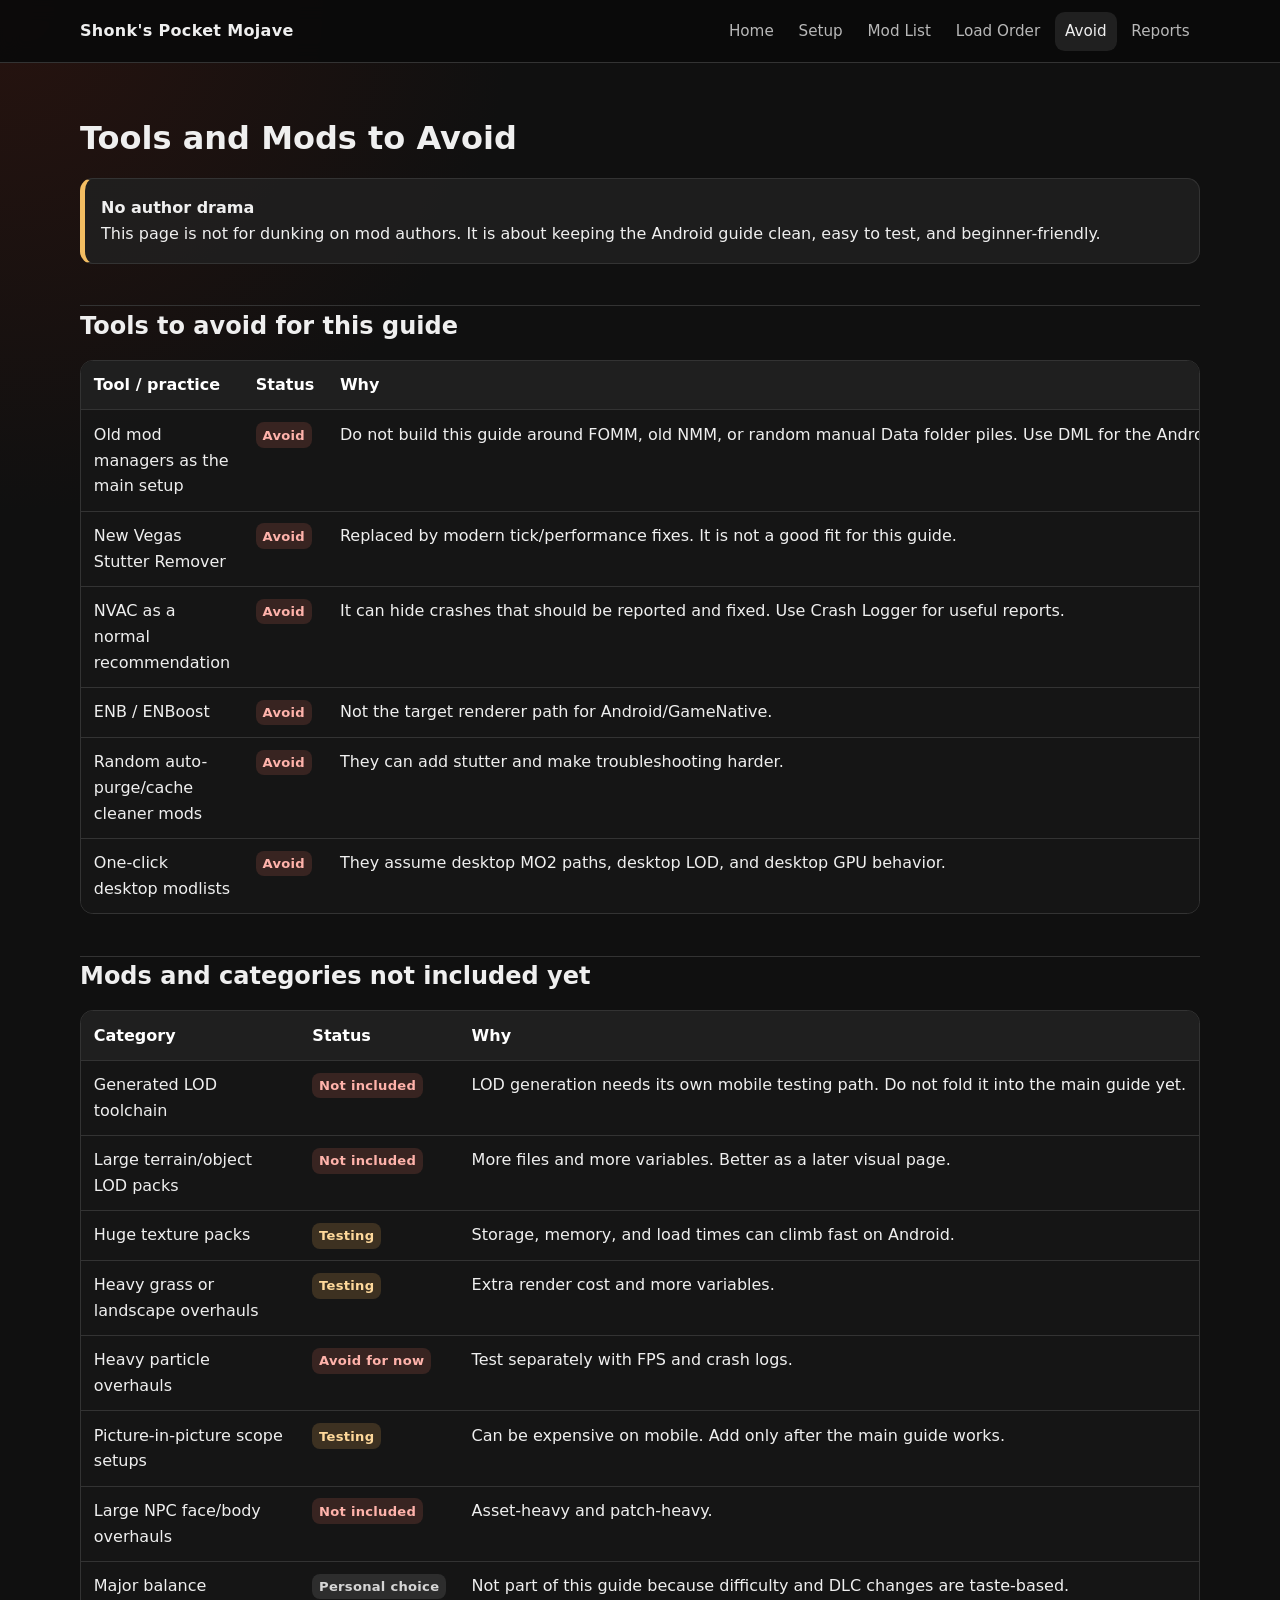
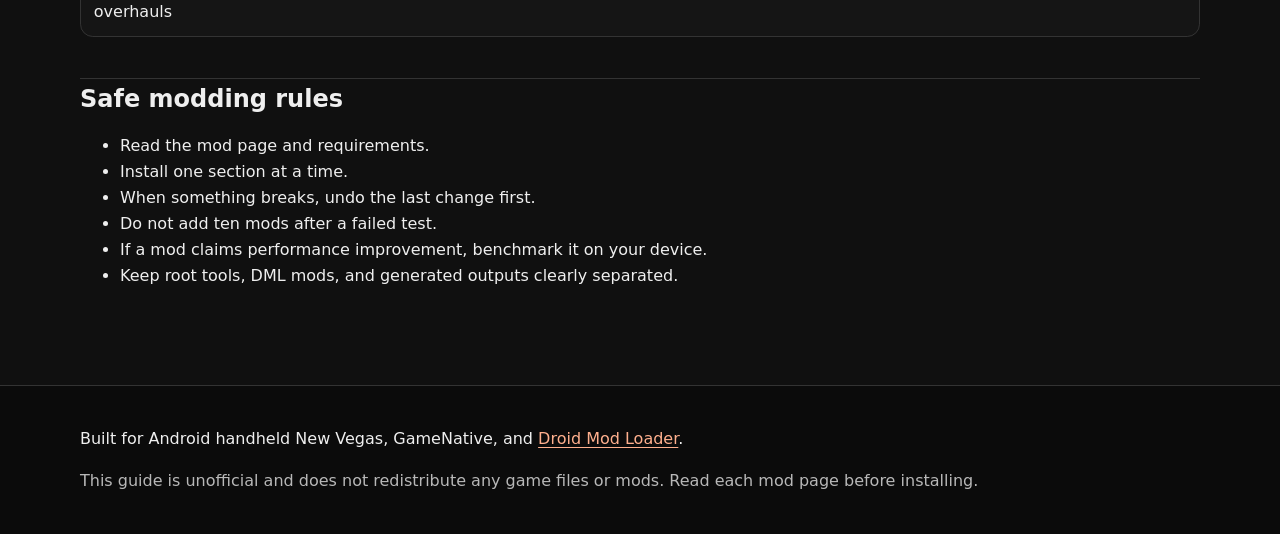
==== avoid.html @ 97845236 "Add Pocket Mojave guide site" ====
<!doctype html>
<html lang="en">
<head>
  <meta charset="utf-8">
  <meta name="viewport" content="width=device-width, initial-scale=1">
  <title>Avoid | Shonk's Pocket Mojave</title>
  <meta name="description" content="A New Vegas on Android guide for GameNative, Droid Mod Loader, and handheld tinkering.">
  <link rel="stylesheet" href="styles.css">
</head>
<body>
<header class="site-header">
  <div class="wrap header-grid">
    <a class="brand" href="index.html">Shonk's Pocket Mojave</a>
    <button class="nav-toggle" aria-label="Toggle navigation" onclick="document.body.classList.toggle('nav-open')">Menu</button>
    <nav class="site-nav" aria-label="Main navigation"><a class="" href="index.html">Home</a><a class="" href="setup.html">Setup</a><a class="" href="mods.html">Mod List</a><a class="" href="load-order.html">Load Order</a><a class="active" href="avoid.html">Avoid</a><a class="" href="report.html">Reports</a></nav>
  </div>
</header>
<main class="wrap page">

<h1>Tools and Mods to Avoid</h1>
<aside class="callout warn"><strong>No author drama</strong><div>This page is not for dunking on mod authors. It is about keeping the Android guide clean, easy to test, and beginner-friendly.</div></aside>
<section>
  <h2>Tools to avoid for this guide</h2>
  <div class="table-wrap"><table class="mod-table"><thead><tr><th>Tool / practice</th><th>Status</th><th>Why</th></tr></thead><tbody><tr><td>Old mod managers as the main setup</td><td><span class="badge skip">Avoid</span></td><td>Do not build this guide around FOMM, old NMM, or random manual Data folder piles. Use DML for the Android side.</td></tr><tr><td>New Vegas Stutter Remover</td><td><span class="badge skip">Avoid</span></td><td>Replaced by modern tick/performance fixes. It is not a good fit for this guide.</td></tr><tr><td>NVAC as a normal recommendation</td><td><span class="badge skip">Avoid</span></td><td>It can hide crashes that should be reported and fixed. Use Crash Logger for useful reports.</td></tr><tr><td>ENB / ENBoost</td><td><span class="badge skip">Avoid</span></td><td>Not the target renderer path for Android/GameNative.</td></tr><tr><td>Random auto-purge/cache cleaner mods</td><td><span class="badge skip">Avoid</span></td><td>They can add stutter and make troubleshooting harder.</td></tr><tr><td>One-click desktop modlists</td><td><span class="badge skip">Avoid</span></td><td>They assume desktop MO2 paths, desktop LOD, and desktop GPU behavior.</td></tr></tbody></table></div>
</section>
<section>
  <h2>Mods and categories not included yet</h2>
  <div class="table-wrap"><table class="mod-table"><thead><tr><th>Category</th><th>Status</th><th>Why</th></tr></thead><tbody><tr><td>Generated LOD toolchain</td><td><span class="badge skip">Not included</span></td><td>LOD generation needs its own mobile testing path. Do not fold it into the main guide yet.</td></tr><tr><td>Large terrain/object LOD packs</td><td><span class="badge skip">Not included</span></td><td>More files and more variables. Better as a later visual page.</td></tr><tr><td>Huge texture packs</td><td><span class="badge rec">Testing</span></td><td>Storage, memory, and load times can climb fast on Android.</td></tr><tr><td>Heavy grass or landscape overhauls</td><td><span class="badge rec">Testing</span></td><td>Extra render cost and more variables.</td></tr><tr><td>Heavy particle overhauls</td><td><span class="badge skip">Avoid for now</span></td><td>Test separately with FPS and crash logs.</td></tr><tr><td>Picture-in-picture scope setups</td><td><span class="badge rec">Testing</span></td><td>Can be expensive on mobile. Add only after the main guide works.</td></tr><tr><td>Large NPC face/body overhauls</td><td><span class="badge skip">Not included</span></td><td>Asset-heavy and patch-heavy.</td></tr><tr><td>Major balance overhauls</td><td><span class="badge opt">Personal choice</span></td><td>Not part of this guide because difficulty and DLC changes are taste-based.</td></tr></tbody></table></div>
</section>
<section>
  <h2>Safe modding rules</h2>
  <ul>
    <li>Read the mod page and requirements.</li>
    <li>Install one section at a time.</li>
    <li>When something breaks, undo the last change first.</li>
    <li>Do not add ten mods after a failed test.</li>
    <li>If a mod claims performance improvement, benchmark it on your device.</li>
    <li>Keep root tools, DML mods, and generated outputs clearly separated.</li>
  </ul>
</section>

</main>
<footer class="site-footer">
  <div class="wrap">
    <p>Built for Android handheld New Vegas, GameNative, and <a href="https://github.com/CyberShonk/DroidModLoader" target="_blank" rel="noopener">Droid Mod Loader</a>.</p>
    <p class="small">This guide is unofficial and does not redistribute any game files or mods. Read each mod page before installing.</p>
  </div>
</footer>
<script src="copy.js"></script>
</body>
</html>
---- styles.css ----
:root {
  --bg: #101010;
  --panel: #171717;
  --panel-2: #202020;
  --text: #efefef;
  --muted: #b8b8b8;
  --line: #333;
  --accent: #d14a35;
  --accent-2: #f0b35b;
  --code: #0b0b0b;
  --good: #7cc576;
  --warn: #f3bd62;
  --bad: #ff7769;
  --max: 1120px;
}
* { box-sizing: border-box; }
html { scroll-behavior: smooth; }
body {
  margin: 0;
  font-family: system-ui, -apple-system, BlinkMacSystemFont, "Segoe UI", sans-serif;
  background: radial-gradient(circle at top left, #27130f 0, var(--bg) 32rem);
  color: var(--text);
  line-height: 1.62;
}
a { color: #ffb08e; text-decoration-thickness: .08em; text-underline-offset: .18em; }
a:hover { color: #ffd1bf; }
.wrap { width: min(var(--max), calc(100% - 2rem)); margin: 0 auto; }
.site-header { position: sticky; top: 0; z-index: 20; background: rgba(10,10,10,.92); border-bottom: 1px solid var(--line); backdrop-filter: blur(10px); }
.header-grid { display: grid; grid-template-columns: auto 1fr; align-items: center; gap: 1rem; min-height: 62px; }
.brand { color: var(--text); font-weight: 800; letter-spacing: .02em; text-decoration: none; }
.site-nav { display: flex; justify-content: flex-end; gap: .25rem; flex-wrap: wrap; }
.site-nav a { color: var(--muted); text-decoration: none; padding: .45rem .65rem; border-radius: .6rem; font-size: .95rem; }
.site-nav a:hover, .site-nav a.active { background: var(--panel-2); color: var(--text); }
.nav-toggle { display: none; background: var(--panel-2); color: var(--text); border: 1px solid var(--line); border-radius: .6rem; padding: .45rem .7rem; justify-self: end; }
.page { padding: 2.2rem 0 4rem; }
.hero { padding: 2.3rem; background: linear-gradient(135deg, rgba(209,74,53,.16), rgba(255,255,255,.04)); border: 1px solid var(--line); border-radius: 1.1rem; margin-bottom: 1.4rem; }
.hero h1 { margin-top: 0; font-size: clamp(2.1rem, 7vw, 4rem); line-height: 1; }
.subtitle { color: var(--muted); font-size: 1.12rem; max-width: 72ch; }
.actions { display: flex; gap: .75rem; flex-wrap: wrap; margin-top: 1.2rem; }
.button { display: inline-flex; align-items: center; gap: .35rem; background: var(--accent); color: white; padding: .65rem .85rem; border-radius: .7rem; font-weight: 700; text-decoration: none; }
.button.secondary { background: var(--panel-2); border: 1px solid var(--line); color: var(--text); }
.grid { display: grid; gap: 1rem; grid-template-columns: repeat(3, 1fr); }
.card { background: rgba(23,23,23,.92); border: 1px solid var(--line); border-radius: 1rem; padding: 1rem; }
.card h3, .card h2 { margin-top: 0; }
section { margin: 2rem 0; }
h1, h2, h3 { line-height: 1.15; }
h2 { margin-top: 2.6rem; padding-top: .4rem; border-top: 1px solid var(--line); }
h3 { margin-top: 1.8rem; }
.small, small { color: var(--muted); }
.callout { border: 1px solid var(--line); border-left: .35rem solid var(--accent); background: rgba(32,32,32,.86); border-radius: .8rem; padding: 1rem; margin: 1rem 0; }
.callout.warn { border-left-color: var(--warn); }
.callout.good { border-left-color: var(--good); }
.callout.bad { border-left-color: var(--bad); }
.table-wrap { overflow-x: auto; margin: 1rem 0; border: 1px solid var(--line); border-radius: .8rem; background: rgba(23,23,23,.82); }
table { width: 100%; border-collapse: collapse; min-width: 720px; }
th, td { padding: .7rem .8rem; border-bottom: 1px solid var(--line); text-align: left; vertical-align: top; }
th { background: #1f1f1f; color: #fff; position: sticky; top: 0; }
tr:last-child td { border-bottom: 0; }
td:nth-child(2), td:nth-child(3) { white-space: nowrap; }
.badge { display: inline-block; padding: .14rem .42rem; border-radius: .5rem; font-size: .82rem; font-weight: 800; letter-spacing: .02em; }
.req { background: rgba(124,197,118,.18); color: #baf4b6; }
.rec { background: rgba(240,179,91,.18); color: #ffd99b; }
.opt { background: rgba(255,255,255,.1); color: #d6d6d6; }
.skip { background: rgba(255,119,105,.15); color: #ffb3ab; }
pre { position: relative; overflow-x: auto; background: var(--code); border: 1px solid var(--line); border-radius: .8rem; padding: 1rem; }
code { font-family: ui-monospace, SFMono-Regular, Menlo, Consolas, monospace; }
.copy-btn { position: absolute; top: .5rem; right: .5rem; border: 1px solid var(--line); background: var(--panel-2); color: var(--text); border-radius: .5rem; padding: .35rem .55rem; cursor: pointer; }
.check-card { background: rgba(23,23,23,.7); border: 1px dashed #555; border-radius: 1rem; padding: .85rem 1rem; }
.check-card h3 { margin-top: 0; }
.check-card ol { margin-bottom: .2rem; }
.site-footer { border-top: 1px solid var(--line); padding: 1.5rem 0; background: #0b0b0b; }
hr { border: 0; border-top: 1px solid var(--line); margin: 2rem 0; }
@media (max-width: 900px) { .grid { grid-template-columns: 1fr; } .hero { padding: 1.25rem; } }
@media (max-width: 760px) {
  .header-grid { grid-template-columns: 1fr auto; }
  .nav-toggle { display: inline-block; }
  .site-nav { display: none; grid-column: 1 / -1; justify-content: flex-start; padding-bottom: .75rem; }
  body.nav-open .site-nav { display: flex; }
  .site-nav a { width: calc(50% - .25rem); background: var(--panel); }
  .wrap { width: min(100% - 1rem, var(--max)); }
  table { min-width: 680px; }
  th, td { padding: .62rem; }
}
@media (max-width: 440px) { .site-nav a { width: 100%; } .actions .button { width: 100%; justify-content: center; } }
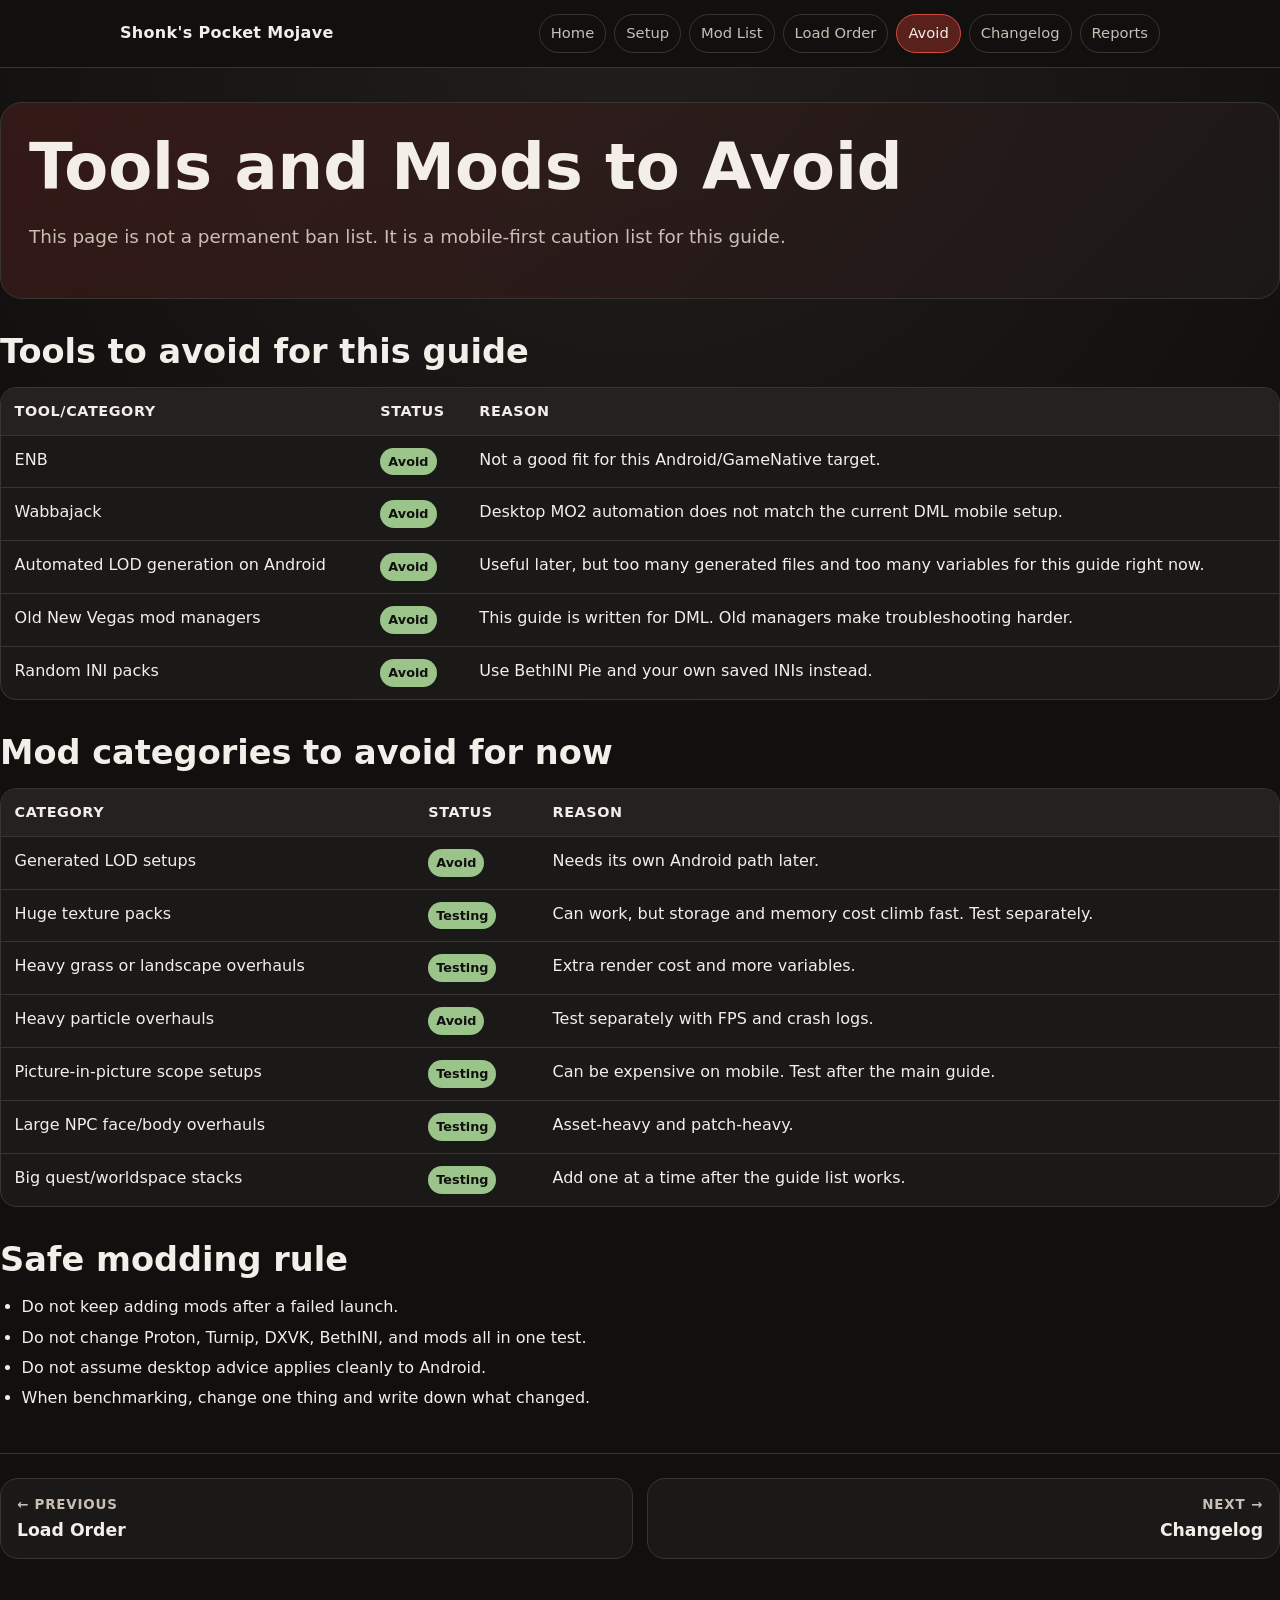
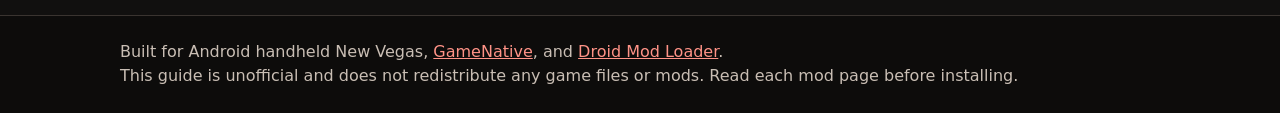
==== commit 82c99e41: "Match Pocket Mojave layout to Pocket Wastelands" ====
--- a/avoid.html
+++ b/avoid.html
@@ -1,49 +1,41 @@
 <!doctype html>
+
 <html lang="en">
 <head>
-  <meta charset="utf-8">
-  <meta name="viewport" content="width=device-width, initial-scale=1">
-  <title>Avoid | Shonk's Pocket Mojave</title>
-  <meta name="description" content="A New Vegas on Android guide for GameNative, Droid Mod Loader, and handheld tinkering.">
-  <link rel="stylesheet" href="styles.css">
+<meta charset="utf-8"/>
+<meta content="width=device-width, initial-scale=1" name="viewport"/>
+<title>Avoid | Shonk's Pocket Mojave</title>
+<meta content="A New Vegas on Android guide for GameNative, Droid Mod Loader, and handheld tinkering." name="description"/>
+<link href="assets/site.css" rel="stylesheet"/>
 </head>
 <body>
 <header class="site-header">
-  <div class="wrap header-grid">
-    <a class="brand" href="index.html">Shonk's Pocket Mojave</a>
-    <button class="nav-toggle" aria-label="Toggle navigation" onclick="document.body.classList.toggle('nav-open')">Menu</button>
-    <nav class="site-nav" aria-label="Main navigation"><a class="" href="index.html">Home</a><a class="" href="setup.html">Setup</a><a class="" href="mods.html">Mod List</a><a class="" href="load-order.html">Load Order</a><a class="active" href="avoid.html">Avoid</a><a class="" href="report.html">Reports</a></nav>
-  </div>
+<div class="container header-inner">
+<a class="logo" href="index.html">Shonk's Pocket Mojave</a>
+<nav aria-label="Main navigation" class="nav">
+<a href="index.html">Home</a>
+<a href="setup.html">Setup</a>
+<a href="mods.html">Mod List</a>
+<a href="load-order.html">Load Order</a>
+<a class="active" href="avoid.html">Avoid</a>
+<a href="changelog.html">Changelog</a>
+<a href="report.html">Reports</a>
+</nav>
+</div>
 </header>
-<main class="wrap page">
+<main class="c o n t a i e r">
+<section class="hero"><h1>Tools and Mods to Avoid</h1><p class="lead">This page is not a permanent ban list. It is a mobile-first caution list for this guide.</p></section><section><h2>Tools to avoid for this guide</h2><div class="table-wrap"><table class="mod-table"><thead><tr><th>Tool/category</th><th>Status</th><th>Reason</th></tr></thead><tbody><tr><td data-label="Tool/category">ENB</td><td data-label="Status"><span class="badge skip">Avoid</span></td><td data-label="Reason">Not a good fit for this Android/GameNative target.</td></tr><tr><td data-label="Tool/category">Wabbajack</td><td data-label="Status"><span class="badge skip">Avoid</span></td><td data-label="Reason">Desktop MO2 automation does not match the current DML mobile setup.</td></tr><tr><td data-label="Tool/category">Automated LOD generation on Android</td><td data-label="Status"><span class="badge skip">Avoid</span></td><td data-label="Reason">Useful later, but too many generated files and too many variables for this guide right now.</td></tr><tr><td data-label="Tool/category">Old New Vegas mod managers</td><td data-label="Status"><span class="badge skip">Avoid</span></td><td data-label="Reason">This guide is written for DML. Old managers make troubleshooting harder.</td></tr><tr><td data-label="Tool/category">Random INI packs</td><td data-label="Status"><span class="badge skip">Avoid</span></td><td data-label="Reason">Use BethINI Pie and your own saved INIs instead.</td></tr></tbody></table></div></section>
+<section><h2>Mod categories to avoid for now</h2><div class="table-wrap"><table class="mod-table"><thead><tr><th>Category</th><th>Status</th><th>Reason</th></tr></thead><tbody><tr><td data-label="Category">Generated LOD setups</td><td data-label="Status"><span class="badge skip">Avoid</span></td><td data-label="Reason">Needs its own Android path later.</td></tr><tr><td data-label="Category">Huge texture packs</td><td data-label="Status"><span class="badge test">Testing</span></td><td data-label="Reason">Can work, but storage and memory cost climb fast. Test separately.</td></tr><tr><td data-label="Category">Heavy grass or landscape overhauls</td><td data-label="Status"><span class="badge test">Testing</span></td><td data-label="Reason">Extra render cost and more variables.</td></tr><tr><td data-label="Category">Heavy particle overhauls</td><td data-label="Status"><span class="badge skip">Avoid</span></td><td data-label="Reason">Test separately with FPS and crash logs.</td></tr><tr><td data-label="Category">Picture-in-picture scope setups</td><td data-label="Status"><span class="badge test">Testing</span></td><td data-label="Reason">Can be expensive on mobile. Test after the main guide.</td></tr><tr><td data-label="Category">Large NPC face/body overhauls</td><td data-label="Status"><span class="badge test">Testing</span></td><td data-label="Reason">Asset-heavy and patch-heavy.</td></tr><tr><td data-label="Category">Big quest/worldspace stacks</td><td data-label="Status"><span class="badge test">Testing</span></td><td data-label="Reason">Add one at a time after the guide list works.</td></tr></tbody></table></div></section>
+<section><h2>Safe modding rule</h2><ul><li>Do not keep adding mods after a failed launch.</li><li>Do not change Proton, Turnip, DXVK, BethINI, and mods all in one test.</li><li>Do not assume desktop advice applies cleanly to Android.</li><li>When benchmarking, change one thing and write down what changed.</li></ul></section>
 
-<h1>Tools and Mods to Avoid</h1>
-<aside class="callout warn"><strong>No author drama</strong><div>This page is not for dunking on mod authors. It is about keeping the Android guide clean, easy to test, and beginner-friendly.</div></aside>
-<section>
-  <h2>Tools to avoid for this guide</h2>
-  <div class="table-wrap"><table class="mod-table"><thead><tr><th>Tool / practice</th><th>Status</th><th>Why</th></tr></thead><tbody><tr><td>Old mod managers as the main setup</td><td><span class="badge skip">Avoid</span></td><td>Do not build this guide around FOMM, old NMM, or random manual Data folder piles. Use DML for the Android side.</td></tr><tr><td>New Vegas Stutter Remover</td><td><span class="badge skip">Avoid</span></td><td>Replaced by modern tick/performance fixes. It is not a good fit for this guide.</td></tr><tr><td>NVAC as a normal recommendation</td><td><span class="badge skip">Avoid</span></td><td>It can hide crashes that should be reported and fixed. Use Crash Logger for useful reports.</td></tr><tr><td>ENB / ENBoost</td><td><span class="badge skip">Avoid</span></td><td>Not the target renderer path for Android/GameNative.</td></tr><tr><td>Random auto-purge/cache cleaner mods</td><td><span class="badge skip">Avoid</span></td><td>They can add stutter and make troubleshooting harder.</td></tr><tr><td>One-click desktop modlists</td><td><span class="badge skip">Avoid</span></td><td>They assume desktop MO2 paths, desktop LOD, and desktop GPU behavior.</td></tr></tbody></table></div>
-</section>
-<section>
-  <h2>Mods and categories not included yet</h2>
-  <div class="table-wrap"><table class="mod-table"><thead><tr><th>Category</th><th>Status</th><th>Why</th></tr></thead><tbody><tr><td>Generated LOD toolchain</td><td><span class="badge skip">Not included</span></td><td>LOD generation needs its own mobile testing path. Do not fold it into the main guide yet.</td></tr><tr><td>Large terrain/object LOD packs</td><td><span class="badge skip">Not included</span></td><td>More files and more variables. Better as a later visual page.</td></tr><tr><td>Huge texture packs</td><td><span class="badge rec">Testing</span></td><td>Storage, memory, and load times can climb fast on Android.</td></tr><tr><td>Heavy grass or landscape overhauls</td><td><span class="badge rec">Testing</span></td><td>Extra render cost and more variables.</td></tr><tr><td>Heavy particle overhauls</td><td><span class="badge skip">Avoid for now</span></td><td>Test separately with FPS and crash logs.</td></tr><tr><td>Picture-in-picture scope setups</td><td><span class="badge rec">Testing</span></td><td>Can be expensive on mobile. Add only after the main guide works.</td></tr><tr><td>Large NPC face/body overhauls</td><td><span class="badge skip">Not included</span></td><td>Asset-heavy and patch-heavy.</td></tr><tr><td>Major balance overhauls</td><td><span class="badge opt">Personal choice</span></td><td>Not part of this guide because difficulty and DLC changes are taste-based.</td></tr></tbody></table></div>
-</section>
-<section>
-  <h2>Safe modding rules</h2>
-  <ul>
-    <li>Read the mod page and requirements.</li>
-    <li>Install one section at a time.</li>
-    <li>When something breaks, undo the last change first.</li>
-    <li>Do not add ten mods after a failed test.</li>
-    <li>If a mod claims performance improvement, benchmark it on your device.</li>
-    <li>Keep root tools, DML mods, and generated outputs clearly separated.</li>
-  </ul>
-</section>
-
-</main>
+<nav aria-label="Page navigation" class="page-nav">
+<a class="page-nav-link prev" href="load-order.html"><span>← Previous</span><strong>Load Order</strong></a>
+<a class="page-nav-link next" href="changelog.html"><span>Next →</span><strong>Changelog</strong></a>
+</nav></main>
 <footer class="site-footer">
-  <div class="wrap">
-    <p>Built for Android handheld New Vegas, GameNative, and <a href="https://github.com/CyberShonk/DroidModLoader" target="_blank" rel="noopener">Droid Mod Loader</a>.</p>
-    <p class="small">This guide is unofficial and does not redistribute any game files or mods. Read each mod page before installing.</p>
+<div class="container">
+    Built for Android handheld New Vegas, <a href="https://github.com/utkarshdalal/GameNative">GameNative</a>, and <a href="https://github.com/CyberShonk/DroidModLoader">Droid Mod Loader</a>.
+    <br/>This guide is unofficial and does not redistribute any game files or mods. Read each mod page before installing.
   </div>
 </footer>
 <script src="copy.js"></script>
--- a/assets/site.css
+++ b/assets/site.css
@@ -0,0 +1,329 @@
+:root {
+  --bg: #11100f;
+  --panel: #1b1918;
+  --panel-soft: #242120;
+  --text: #f3eee8;
+  --muted: #c9beb4;
+  --line: #3a3430;
+  --accent: #d44b3d;
+  --accent-soft: #5a201c;
+  --code: #0b0b0b;
+  --good: #9bc48a;
+  --warn: #efc36d;
+}
+
+* { box-sizing: border-box; }
+
+html { scroll-behavior: smooth; }
+
+body {
+  margin: 0;
+  background: radial-gradient(circle at top, #211f1e 0, var(--bg) 48rem);
+  color: var(--text);
+  font-family: system-ui, -apple-system, BlinkMacSystemFont, "Segoe UI", sans-serif;
+  line-height: 1.55;
+}
+
+.container {
+  width: min(1040px, calc(100% - 28px));
+  margin: 0 auto;
+}
+
+.site-header {
+  border-bottom: 1px solid var(--line);
+  background: rgba(17, 16, 15, 0.94);
+  position: sticky;
+  top: 0;
+  z-index: 10;
+  backdrop-filter: blur(10px);
+}
+
+.header-inner {
+  display: flex;
+  align-items: center;
+  justify-content: space-between;
+  gap: 16px;
+  padding: 14px 0;
+}
+
+.logo {
+  font-weight: 800;
+  color: var(--text);
+  text-decoration: none;
+  letter-spacing: 0.02em;
+}
+
+.nav {
+  display: flex;
+  flex-wrap: wrap;
+  gap: 8px;
+  justify-content: flex-end;
+}
+
+.nav a {
+  color: var(--muted);
+  text-decoration: none;
+  border: 1px solid var(--line);
+  border-radius: 999px;
+  padding: 7px 11px;
+  font-size: 0.92rem;
+}
+
+.nav a:hover,
+.nav a.active {
+  color: var(--text);
+  border-color: var(--accent);
+  background: var(--accent-soft);
+}
+
+main { padding: 34px 0 56px; }
+
+.hero {
+  border: 1px solid var(--line);
+  background: linear-gradient(135deg, rgba(90, 32, 28, 0.45), rgba(27, 25, 24, 0.98));
+  border-radius: 22px;
+  padding: 28px;
+  margin-bottom: 26px;
+}
+
+h1, h2, h3 { line-height: 1.15; }
+h1 { font-size: clamp(2rem, 7vw, 4rem); margin: 0 0 10px; }
+h2 { font-size: clamp(1.5rem, 4vw, 2.1rem); margin: 34px 0 14px; }
+h3 { margin: 0 0 8px; }
+
+.lead { font-size: 1.15rem; color: var(--muted); max-width: 760px; }
+
+.actions { display: flex; flex-wrap: wrap; gap: 10px; margin-top: 20px; }
+.button {
+  display: inline-block;
+  text-decoration: none;
+  color: var(--text);
+  background: var(--accent-soft);
+  border: 1px solid var(--accent);
+  border-radius: 999px;
+  padding: 10px 14px;
+  font-weight: 700;
+}
+
+.card-grid {
+  display: grid;
+  grid-template-columns: repeat(auto-fit, minmax(240px, 1fr));
+  gap: 14px;
+}
+
+.card,
+.mod-card,
+.callout {
+  background: rgba(27, 25, 24, 0.96);
+  border: 1px solid var(--line);
+  border-radius: 18px;
+  padding: 16px;
+}
+
+.mod-list {
+  display: grid;
+  gap: 12px;
+}
+
+.mod-card {
+  display: grid;
+  gap: 10px;
+}
+
+.mod-card header {
+  display: flex;
+  justify-content: space-between;
+  gap: 12px;
+  align-items: start;
+}
+
+.badge {
+  display: inline-block;
+  font-size: 0.8rem;
+  font-weight: 800;
+  padding: 4px 8px;
+  border-radius: 999px;
+  color: var(--bg);
+  background: var(--good);
+  white-space: nowrap;
+}
+
+.badge.recommended { background: var(--warn); }
+.badge.optional { background: #b7a6e8; }
+
+.meta {
+  display: grid;
+  grid-template-columns: repeat(auto-fit, minmax(160px, 1fr));
+  gap: 8px;
+  color: var(--muted);
+}
+
+.meta div {
+  background: var(--panel-soft);
+  border: 1px solid var(--line);
+  border-radius: 12px;
+  padding: 10px;
+}
+
+.meta strong { display: block; color: var(--text); font-size: 0.86rem; }
+
+.warning { border-color: var(--accent); background: rgba(90, 32, 28, 0.35); }
+.notice { border-color: #68522b; background: rgba(104, 82, 43, 0.25); }
+
+ul, ol { padding-left: 1.35rem; }
+li { margin: 0.35rem 0; }
+
+a { color: #ff9387; }
+a:hover { color: #ffc2bc; }
+
+code, pre {
+  background: var(--code);
+  color: #f6eadf;
+  border: 1px solid var(--line);
+  border-radius: 10px;
+}
+
+code { padding: 0.1rem 0.35rem; }
+pre {
+  padding: 14px;
+  overflow-x: auto;
+  white-space: pre;
+}
+
+.checklist li::marker { color: var(--accent); }
+
+/* Bottom page navigation */
+.page-nav {
+  display: grid;
+  grid-template-columns: repeat(2, minmax(0, 1fr));
+  gap: 14px;
+  margin: 42px 0 0;
+  padding-top: 24px;
+  border-top: 1px solid var(--line);
+}
+
+.page-nav-link {
+  display: block;
+  text-decoration: none;
+  color: var(--text);
+  background: rgba(27, 25, 24, 0.96);
+  border: 1px solid var(--line);
+  border-radius: 18px;
+  padding: 16px;
+}
+
+.page-nav-link:hover {
+  border-color: var(--accent);
+  background: rgba(90, 32, 28, 0.35);
+}
+
+.page-nav-link span {
+  display: block;
+  color: var(--muted);
+  font-size: 0.84rem;
+  font-weight: 800;
+  letter-spacing: 0.06em;
+  text-transform: uppercase;
+  margin-bottom: 4px;
+}
+
+.page-nav-link strong {
+  display: block;
+  font-size: 1.08rem;
+  line-height: 1.25;
+}
+
+.page-nav-link.next {
+  text-align: right;
+}
+
+.page-nav-spacer {
+  min-height: 1px;
+}
+
+.site-footer {
+  border-top: 1px solid var(--line);
+  color: var(--muted);
+  padding: 24px 0;
+  background: #0d0c0b;
+}
+
+@media (max-width: 720px) {
+  .header-inner { align-items: flex-start; flex-direction: column; }
+  .nav { justify-content: flex-start; }
+  .nav a { font-size: 0.88rem; padding: 6px 9px; }
+  .hero { padding: 20px; border-radius: 18px; }
+  .mod-card header { flex-direction: column; }
+  .container { width: min(100% - 20px, 1040px); }
+}
+
+
+@media (max-width: 560px) {
+  .page-nav {
+    grid-template-columns: 1fr;
+  }
+
+  .page-nav-spacer {
+    display: none;
+  }
+
+  .page-nav-link.next {
+    text-align: left;
+  }
+}
+
+
+/* Pocket Mojave compatibility/layout helpers */
+.table-wrap {
+  margin: 1rem 0;
+  border: 1px solid var(--line);
+  border-radius: 16px;
+  background: rgba(27, 25, 24, 0.96);
+  overflow-x: auto;
+  -webkit-overflow-scrolling: touch;
+}
+
+table { width: 100%; border-collapse: collapse; min-width: 520px; }
+th, td { padding: 0.75rem 0.85rem; border-bottom: 1px solid var(--line); text-align: left; vertical-align: top; }
+th { color: var(--text); background: var(--panel-soft); font-size: 0.9rem; letter-spacing: 0.04em; text-transform: uppercase; }
+tr:last-child td { border-bottom: 0; }
+
+.check-card,
+.author-card {
+  background: rgba(27, 25, 24, 0.96);
+  border: 1px solid var(--line);
+  border-radius: 18px;
+  padding: 16px;
+}
+
+.callout.warn { border-color: #68522b; background: rgba(104, 82, 43, 0.25); }
+.callout.good { border-color: #38552d; background: rgba(52, 92, 44, 0.22); }
+.callout.bad { border-color: var(--accent); background: rgba(90, 32, 28, 0.35); }
+.callout.info { border-color: #344d6e; background: rgba(42, 70, 105, 0.22); }
+.callout h3, .callout strong { color: var(--text); }
+
+.badge.bad { background: #ff7769; }
+.badge.info { background: #85b7ff; }
+
+.copy-btn {
+  position: absolute;
+  top: 8px;
+  right: 8px;
+  border: 1px solid var(--line);
+  background: var(--panel-soft);
+  color: var(--text);
+  border-radius: 999px;
+  padding: 5px 9px;
+  font-weight: 800;
+  cursor: pointer;
+}
+pre { position: relative; padding-right: 70px; }
+
+.site-footer a { color: #ff9387; }
+
+@media (max-width: 720px) {
+  table { min-width: 560px; }
+  .meta { grid-template-columns: 1fr; }
+  .mod-card { padding: 14px; }
+  .mod-card header h3 { font-size: 1.08rem; }
+}
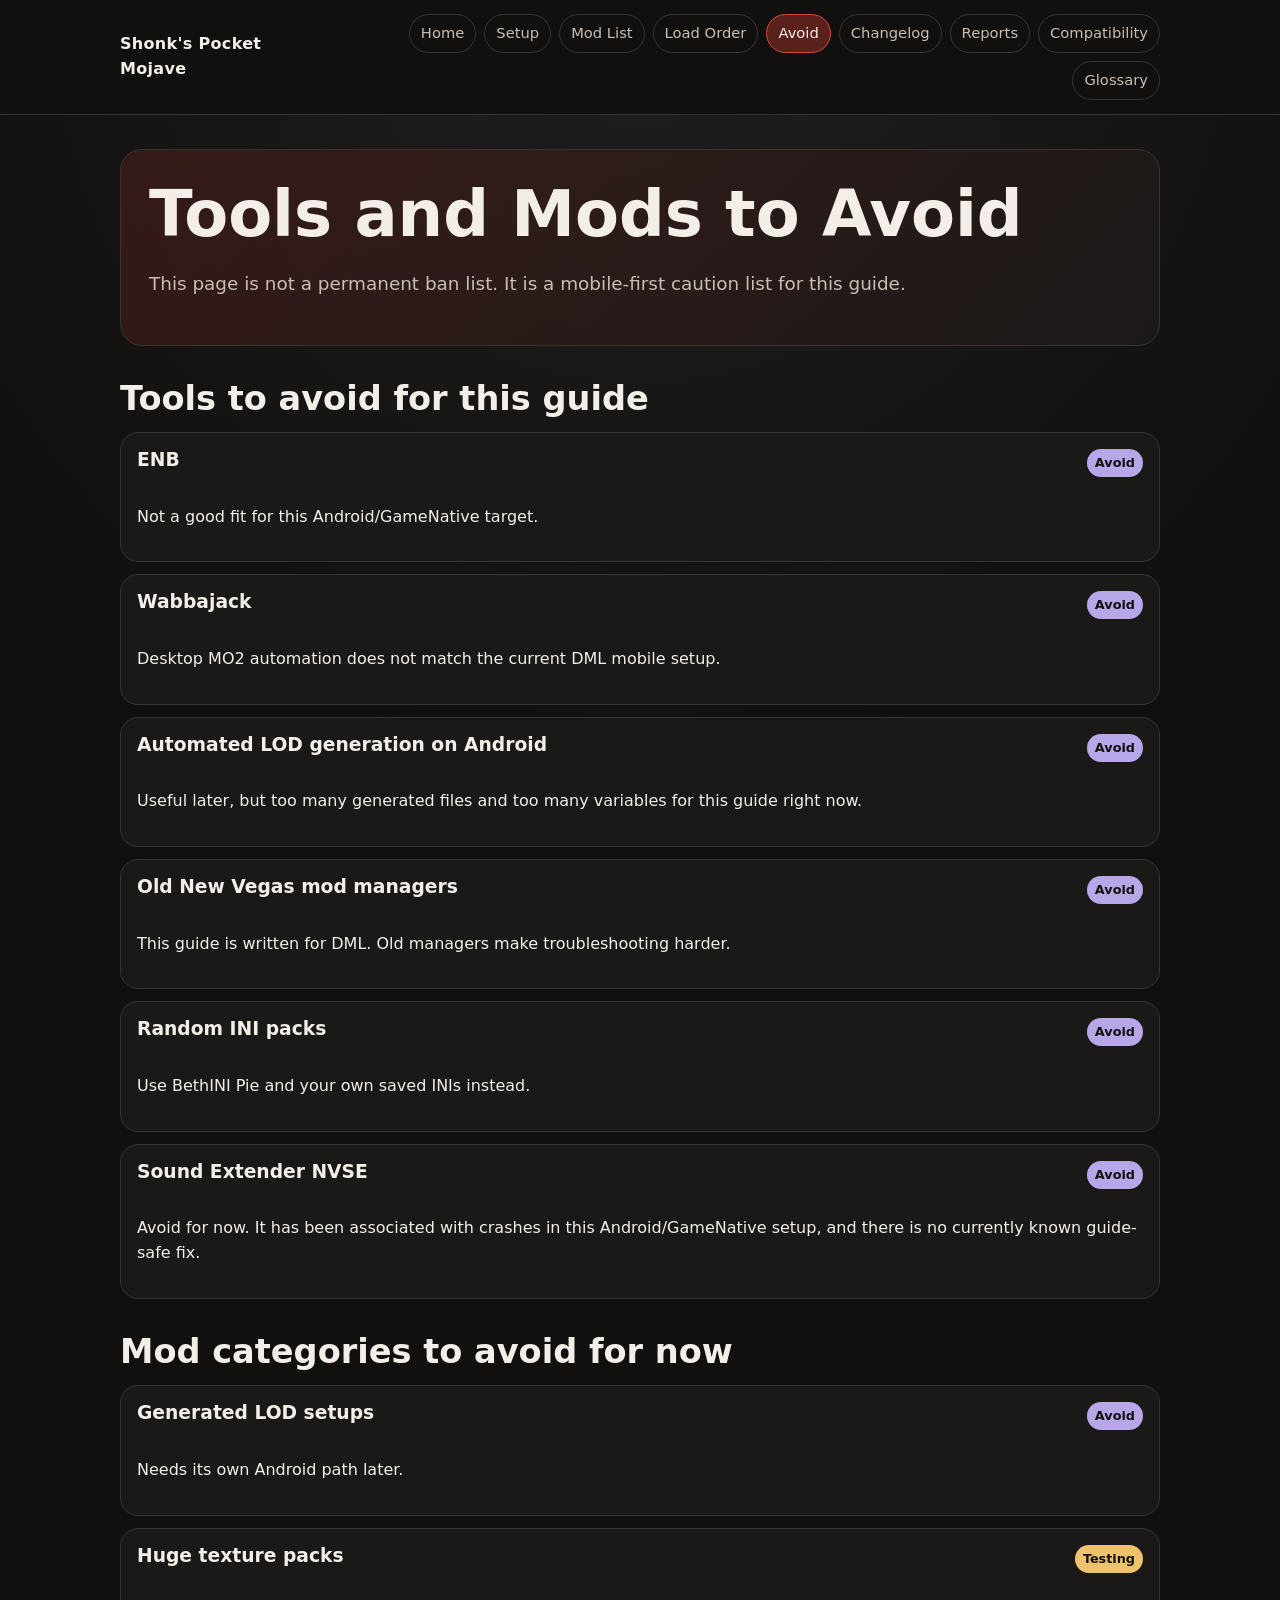
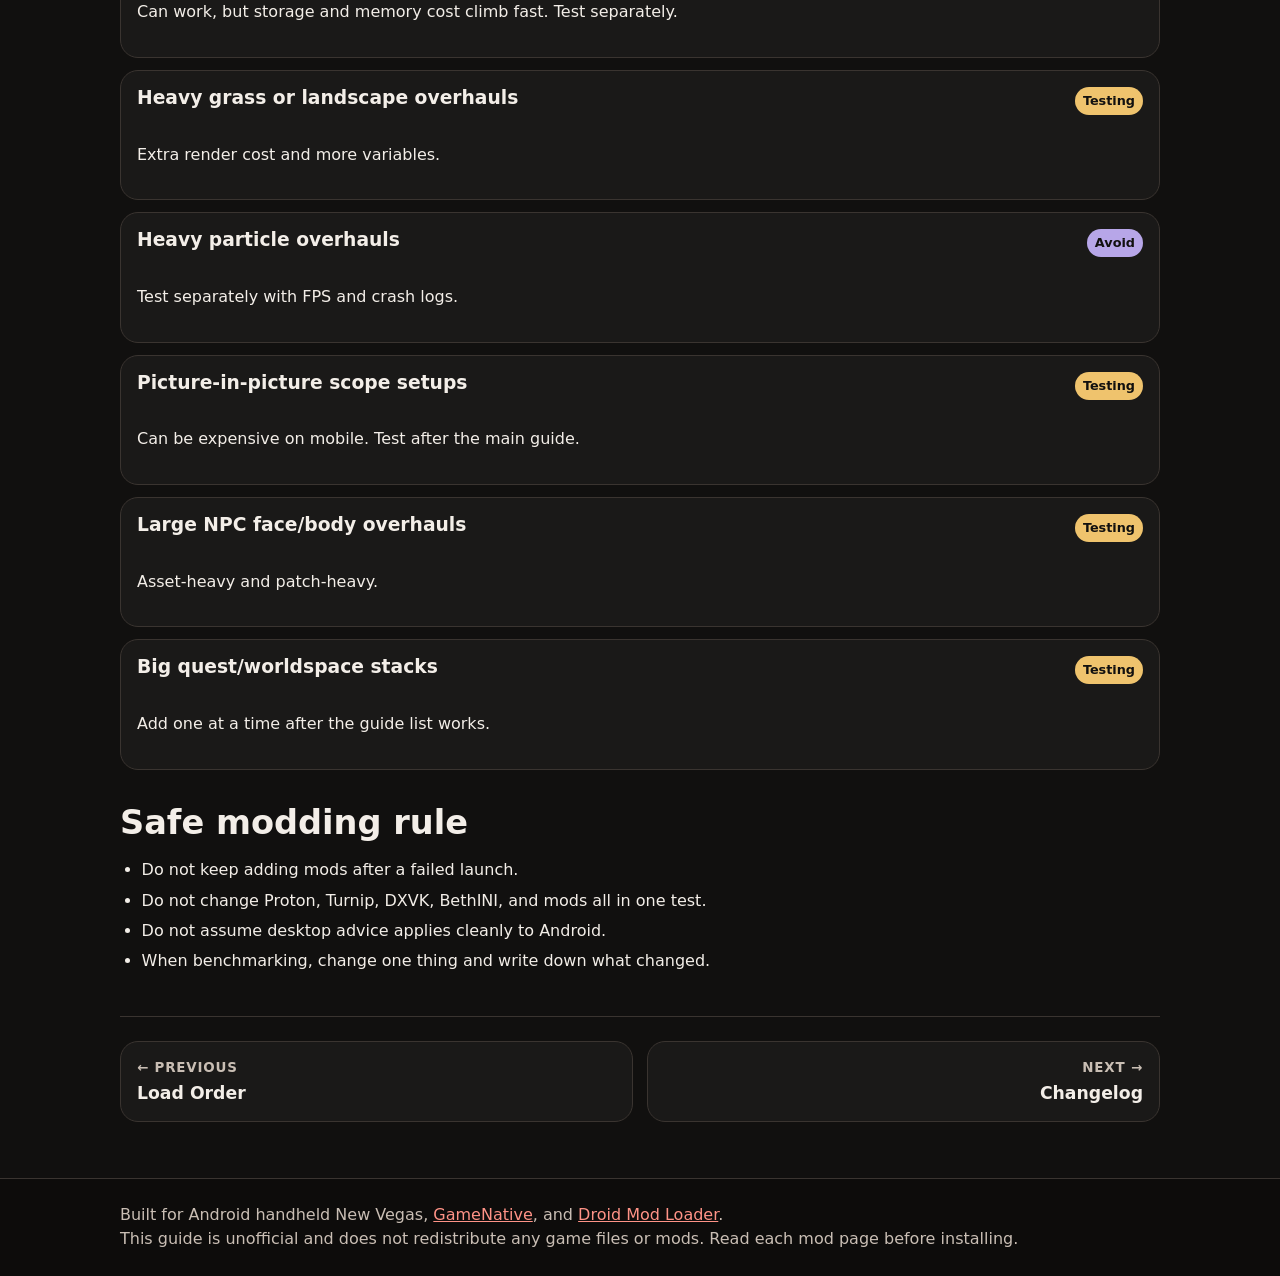
==== commit e9e1cf8a: "docs: normalize guide structure and refine compatibility profiles" ====
--- a/avoid.html
+++ b/avoid.html
@@ -1,4 +1,4 @@
-<!doctype html>
+<!DOCTYPE html>
 
 <html lang="en">
 <head>
@@ -6,38 +6,65 @@
 <meta content="width=device-width, initial-scale=1" name="viewport"/>
 <title>Avoid | Shonk's Pocket Mojave</title>
 <meta content="A New Vegas on Android guide for GameNative, Droid Mod Loader, and handheld tinkering." name="description"/>
-<link href="assets/site.css" rel="stylesheet"/>
+<link href="assets/site.css?v=9" rel="stylesheet"/>
 </head>
 <body>
 <header class="site-header">
 <div class="container header-inner">
 <a class="logo" href="index.html">Shonk's Pocket Mojave</a>
 <nav aria-label="Main navigation" class="nav">
-<a href="index.html">Home</a>
-<a href="setup.html">Setup</a>
-<a href="mods.html">Mod List</a>
-<a href="load-order.html">Load Order</a>
+<a class="" href="index.html">Home</a>
+<a class="" href="setup.html">Setup</a>
+<a class="" href="mods.html">Mod List</a>
+<a class="" href="load-order.html">Load Order</a>
 <a class="active" href="avoid.html">Avoid</a>
-<a href="changelog.html">Changelog</a>
-<a href="report.html">Reports</a>
+<a class="" href="changelog.html">Changelog</a>
+<a class="" href="report.html">Reports</a>
+<a class="" href="compatibility.html">Compatibility</a>
+<a class="" href="glossary.html">Glossary</a>
 </nav>
 </div>
 </header>
-<main class="c o n t a i e r">
-<section class="hero"><h1>Tools and Mods to Avoid</h1><p class="lead">This page is not a permanent ban list. It is a mobile-first caution list for this guide.</p></section><section><h2>Tools to avoid for this guide</h2><div class="table-wrap"><table class="mod-table"><thead><tr><th>Tool/category</th><th>Status</th><th>Reason</th></tr></thead><tbody><tr><td data-label="Tool/category">ENB</td><td data-label="Status"><span class="badge skip">Avoid</span></td><td data-label="Reason">Not a good fit for this Android/GameNative target.</td></tr><tr><td data-label="Tool/category">Wabbajack</td><td data-label="Status"><span class="badge skip">Avoid</span></td><td data-label="Reason">Desktop MO2 automation does not match the current DML mobile setup.</td></tr><tr><td data-label="Tool/category">Automated LOD generation on Android</td><td data-label="Status"><span class="badge skip">Avoid</span></td><td data-label="Reason">Useful later, but too many generated files and too many variables for this guide right now.</td></tr><tr><td data-label="Tool/category">Old New Vegas mod managers</td><td data-label="Status"><span class="badge skip">Avoid</span></td><td data-label="Reason">This guide is written for DML. Old managers make troubleshooting harder.</td></tr><tr><td data-label="Tool/category">Random INI packs</td><td data-label="Status"><span class="badge skip">Avoid</span></td><td data-label="Reason">Use BethINI Pie and your own saved INIs instead.</td></tr></tbody></table></div></section>
-<section><h2>Mod categories to avoid for now</h2><div class="table-wrap"><table class="mod-table"><thead><tr><th>Category</th><th>Status</th><th>Reason</th></tr></thead><tbody><tr><td data-label="Category">Generated LOD setups</td><td data-label="Status"><span class="badge skip">Avoid</span></td><td data-label="Reason">Needs its own Android path later.</td></tr><tr><td data-label="Category">Huge texture packs</td><td data-label="Status"><span class="badge test">Testing</span></td><td data-label="Reason">Can work, but storage and memory cost climb fast. Test separately.</td></tr><tr><td data-label="Category">Heavy grass or landscape overhauls</td><td data-label="Status"><span class="badge test">Testing</span></td><td data-label="Reason">Extra render cost and more variables.</td></tr><tr><td data-label="Category">Heavy particle overhauls</td><td data-label="Status"><span class="badge skip">Avoid</span></td><td data-label="Reason">Test separately with FPS and crash logs.</td></tr><tr><td data-label="Category">Picture-in-picture scope setups</td><td data-label="Status"><span class="badge test">Testing</span></td><td data-label="Reason">Can be expensive on mobile. Test after the main guide.</td></tr><tr><td data-label="Category">Large NPC face/body overhauls</td><td data-label="Status"><span class="badge test">Testing</span></td><td data-label="Reason">Asset-heavy and patch-heavy.</td></tr><tr><td data-label="Category">Big quest/worldspace stacks</td><td data-label="Status"><span class="badge test">Testing</span></td><td data-label="Reason">Add one at a time after the guide list works.</td></tr></tbody></table></div></section>
-<section><h2>Safe modding rule</h2><ul><li>Do not keep adding mods after a failed launch.</li><li>Do not change Proton, Turnip, DXVK, BethINI, and mods all in one test.</li><li>Do not assume desktop advice applies cleanly to Android.</li><li>When benchmarking, change one thing and write down what changed.</li></ul></section>
-
+<main class="container">
+<section class="hero">
+<h1>Tools and Mods to Avoid</h1>
+<p class="lead">This page is not a permanent ban list. It is a mobile-first caution list for this guide.</p>
+</section>
+<h2>Tools to avoid for this guide</h2>
+<div class="mod-list">
+<article class="mod-card"><header><h3>ENB</h3><span class="badge optional">Avoid</span></header><p>Not a good fit for this Android/GameNative target.</p></article>
+<article class="mod-card"><header><h3>Wabbajack</h3><span class="badge optional">Avoid</span></header><p>Desktop MO2 automation does not match the current DML mobile setup.</p></article>
+<article class="mod-card"><header><h3>Automated LOD generation on Android</h3><span class="badge optional">Avoid</span></header><p>Useful later, but too many generated files and too many variables for this guide right now.</p></article>
+<article class="mod-card"><header><h3>Old New Vegas mod managers</h3><span class="badge optional">Avoid</span></header><p>This guide is written for DML. Old managers make troubleshooting harder.</p></article>
+<article class="mod-card"><header><h3>Random INI packs</h3><span class="badge optional">Avoid</span></header><p>Use BethINI Pie and your own saved INIs instead.</p></article>
+<article class="mod-card"><header><h3>Sound Extender NVSE</h3><span class="badge optional">Avoid</span></header><p>Avoid for now. It has been associated with crashes in this Android/GameNative setup, and there is no currently known guide-safe fix.</p></article></div>
+<h2>Mod categories to avoid for now</h2>
+<div class="mod-list">
+<article class="mod-card"><header><h3>Generated LOD setups</h3><span class="badge optional">Avoid</span></header><p>Needs its own Android path later.</p></article>
+<article class="mod-card"><header><h3>Huge texture packs</h3><span class="badge recommended">Testing</span></header><p>Can work, but storage and memory cost climb fast. Test separately.</p></article>
+<article class="mod-card"><header><h3>Heavy grass or landscape overhauls</h3><span class="badge recommended">Testing</span></header><p>Extra render cost and more variables.</p></article>
+<article class="mod-card"><header><h3>Heavy particle overhauls</h3><span class="badge optional">Avoid</span></header><p>Test separately with FPS and crash logs.</p></article>
+<article class="mod-card"><header><h3>Picture-in-picture scope setups</h3><span class="badge recommended">Testing</span></header><p>Can be expensive on mobile. Test after the main guide.</p></article>
+<article class="mod-card"><header><h3>Large NPC face/body overhauls</h3><span class="badge recommended">Testing</span></header><p>Asset-heavy and patch-heavy.</p></article>
+<article class="mod-card"><header><h3>Big quest/worldspace stacks</h3><span class="badge recommended">Testing</span></header><p>Add one at a time after the guide list works.</p></article>
+</div>
+<h2>Safe modding rule</h2>
+<ul>
+<li>Do not keep adding mods after a failed launch.</li>
+<li>Do not change Proton, Turnip, DXVK, BethINI, and mods all in one test.</li>
+<li>Do not assume desktop advice applies cleanly to Android.</li>
+<li>When benchmarking, change one thing and write down what changed.</li>
+</ul>
 <nav aria-label="Page navigation" class="page-nav">
 <a class="page-nav-link prev" href="load-order.html"><span>← Previous</span><strong>Load Order</strong></a>
 <a class="page-nav-link next" href="changelog.html"><span>Next →</span><strong>Changelog</strong></a>
-</nav></main>
+</nav>
+</main>
 <footer class="site-footer">
 <div class="container">
-    Built for Android handheld New Vegas, <a href="https://github.com/utkarshdalal/GameNative">GameNative</a>, and <a href="https://github.com/CyberShonk/DroidModLoader">Droid Mod Loader</a>.
-    <br/>This guide is unofficial and does not redistribute any game files or mods. Read each mod page before installing.
-  </div>
+      Built for Android handheld New Vegas, <a href="https://github.com/utkarshdalal/GameNative">GameNative</a>, and <a href="https://github.com/CyberShonk/DroidModLoader">Droid Mod Loader</a>.
+      <br/>This guide is unofficial and does not redistribute any game files or mods. Read each mod page before installing.
+    </div>
 </footer>
-<script src="copy.js"></script>
 </body>
-</html>+</html>
--- a/assets/site.css
+++ b/assets/site.css
@@ -192,6 +192,76 @@
 
 .checklist li::marker { color: var(--accent); }
 
+
+/* Compact cross-guide selector */
+.guide-switcher {
+  display: flex;
+  align-items: stretch;
+  gap: 10px;
+  margin: 0 0 28px;
+  padding: 12px;
+  background: rgba(27, 25, 24, 0.72);
+  border: 1px solid var(--line);
+  border-radius: 18px;
+}
+
+.guide-switcher-label {
+  display: flex;
+  align-items: center;
+  color: var(--muted);
+  font-size: 0.8rem;
+  font-weight: 900;
+  letter-spacing: 0.07em;
+  text-transform: uppercase;
+  padding: 0 8px 0 4px;
+  white-space: nowrap;
+}
+
+.guide-chip {
+  flex: 1 1 0;
+  min-width: 0;
+  display: block;
+  color: var(--text);
+  text-decoration: none;
+  background: rgba(36, 33, 32, 0.94);
+  border: 1px solid var(--line);
+  border-radius: 14px;
+  padding: 12px 14px;
+}
+
+.guide-chip:hover {
+  border-color: var(--accent);
+  background: rgba(90, 32, 28, 0.35);
+}
+
+.guide-chip.current {
+  border-color: var(--accent);
+  background: rgba(90, 32, 28, 0.45);
+}
+
+.guide-chip strong,
+.guide-chip span {
+  display: block;
+}
+
+.guide-chip span {
+  color: var(--muted);
+  font-size: 0.92rem;
+  margin-top: 3px;
+}
+
+.card-grid,
+.mod-list,
+.callout {
+  margin-bottom: 22px;
+}
+
+.callout + .card-grid,
+.callout + .mod-list,
+.guide-switcher + .card-grid {
+  margin-top: 16px;
+}
+
 /* Bottom page navigation */
 .page-nav {
   display: grid;
@@ -255,6 +325,16 @@
   .hero { padding: 20px; border-radius: 18px; }
   .mod-card header { flex-direction: column; }
   .container { width: min(100% - 20px, 1040px); }
+
+  .guide-switcher {
+    flex-direction: column;
+    margin-bottom: 24px;
+  }
+
+  .guide-switcher-label {
+    padding: 0;
+  }
+
 }
 
 
@@ -272,58 +352,162 @@
   }
 }
 
-
-/* Pocket Mojave compatibility/layout helpers */
-.table-wrap {
-  margin: 1rem 0;
-  border: 1px solid var(--line);
-  border-radius: 16px;
+/* v8 layout hardening for homepage guide switcher and before-you-start cards */
+.hero + .guide-switcher {
+  margin-top: 0;
+}
+.guide-switcher {
+  margin-bottom: 30px;
+}
+.guide-switcher + .card-grid {
+  margin-top: 18px;
+}
+.callout {
+  display: block;
+  margin: 0 0 26px;
+}
+.callout + .card-grid {
+  margin-top: 22px;
+}
+@media (max-width: 720px) {
+  .guide-switcher {
+    gap: 8px;
+    margin-bottom: 28px;
+  }
+  .callout {
+    margin-bottom: 24px;
+  }
+}
+
+/* Beginner learning helpers */
+.glossary-entry p,
+.learning-card p {
+  margin: 0.45rem 0;
+}
+
+.glossary-entry strong,
+.learning-card strong {
+  color: var(--accent);
+}
+
+details.card {
+  margin-bottom: 14px;
+}
+
+details.card summary {
+  cursor: pointer;
+  list-style-position: inside;
+}
+
+details.card[open] summary {
+  margin-bottom: 12px;
+}
+
+.checkpoint-list li + li,
+.troubleshooting-list li + li {
+  margin-top: 0.35rem;
+}
+
+.table-scroll {
+  overflow-x: auto;
+  margin-bottom: 22px;
+}
+
+table {
+  width: 100%;
+  border-collapse: collapse;
+  min-width: 760px;
   background: rgba(27, 25, 24, 0.96);
-  overflow-x: auto;
-  -webkit-overflow-scrolling: touch;
-}
-
-table { width: 100%; border-collapse: collapse; min-width: 520px; }
-th, td { padding: 0.75rem 0.85rem; border-bottom: 1px solid var(--line); text-align: left; vertical-align: top; }
-th { color: var(--text); background: var(--panel-soft); font-size: 0.9rem; letter-spacing: 0.04em; text-transform: uppercase; }
-tr:last-child td { border-bottom: 0; }
-
-.check-card,
-.author-card {
-  background: rgba(27, 25, 24, 0.96);
   border: 1px solid var(--line);
   border-radius: 18px;
-  padding: 16px;
-}
-
-.callout.warn { border-color: #68522b; background: rgba(104, 82, 43, 0.25); }
-.callout.good { border-color: #38552d; background: rgba(52, 92, 44, 0.22); }
-.callout.bad { border-color: var(--accent); background: rgba(90, 32, 28, 0.35); }
-.callout.info { border-color: #344d6e; background: rgba(42, 70, 105, 0.22); }
-.callout h3, .callout strong { color: var(--text); }
-
-.badge.bad { background: #ff7769; }
-.badge.info { background: #85b7ff; }
-
-.copy-btn {
-  position: absolute;
-  top: 8px;
-  right: 8px;
-  border: 1px solid var(--line);
+  overflow: hidden;
+}
+
+th,
+td {
+  border-bottom: 1px solid var(--line);
+  padding: 12px;
+  text-align: left;
+  vertical-align: top;
+}
+
+th {
+  background: rgba(90, 32, 28, 0.35);
+  color: var(--text);
+}
+
+td {
+  color: var(--muted);
+}
+
+tr:last-child td {
+  border-bottom: 0;
+}
+
+
+
+/* Device profile selector */
+.profile-selector {
+  display: grid;
+  gap: 14px;
+  margin-bottom: 26px;
+}
+.profile-control {
+  display: grid;
+  gap: 8px;
+  max-width: 420px;
+}
+.profile-control label {
+  color: var(--text);
+  font-weight: 800;
+}
+.profile-control select {
+  width: 100%;
+  color: var(--text);
   background: var(--panel-soft);
-  color: var(--text);
-  border-radius: 999px;
-  padding: 5px 9px;
-  font-weight: 800;
-  cursor: pointer;
-}
-pre { position: relative; padding-right: 70px; }
-
-.site-footer a { color: #ff9387; }
-
-@media (max-width: 720px) {
-  table { min-width: 560px; }
-  .meta { grid-template-columns: 1fr; }
-  .mod-card { padding: 14px; }
-  .mod-card header h3 { font-size: 1.08rem; }
-}
+  border: 1px solid var(--line);
+  border-radius: 12px;
+  padding: 11px 12px;
+  font: inherit;
+}
+.profile-summary {
+  display: grid;
+  gap: 12px;
+}
+.profile-summary .profile-title {
+  display: flex;
+  flex-wrap: wrap;
+  align-items: center;
+  gap: 10px;
+  margin-bottom: 4px;
+}
+.profile-summary .profile-title h3 {
+  margin: 0;
+}
+.profile-fields {
+  display: grid;
+  grid-template-columns: repeat(auto-fit, minmax(190px, 1fr));
+  gap: 10px;
+}
+.profile-field {
+  background: var(--panel-soft);
+  border: 1px solid var(--line);
+  border-radius: 12px;
+  padding: 10px;
+}
+.profile-field strong {
+  display: block;
+  color: var(--text);
+  font-size: 0.84rem;
+  margin-bottom: 3px;
+}
+.profile-field span {
+  color: var(--muted);
+}
+.profile-env {
+  white-space: pre-wrap;
+}
+.layout-note {
+  color: var(--muted);
+  margin-top: -6px;
+}
